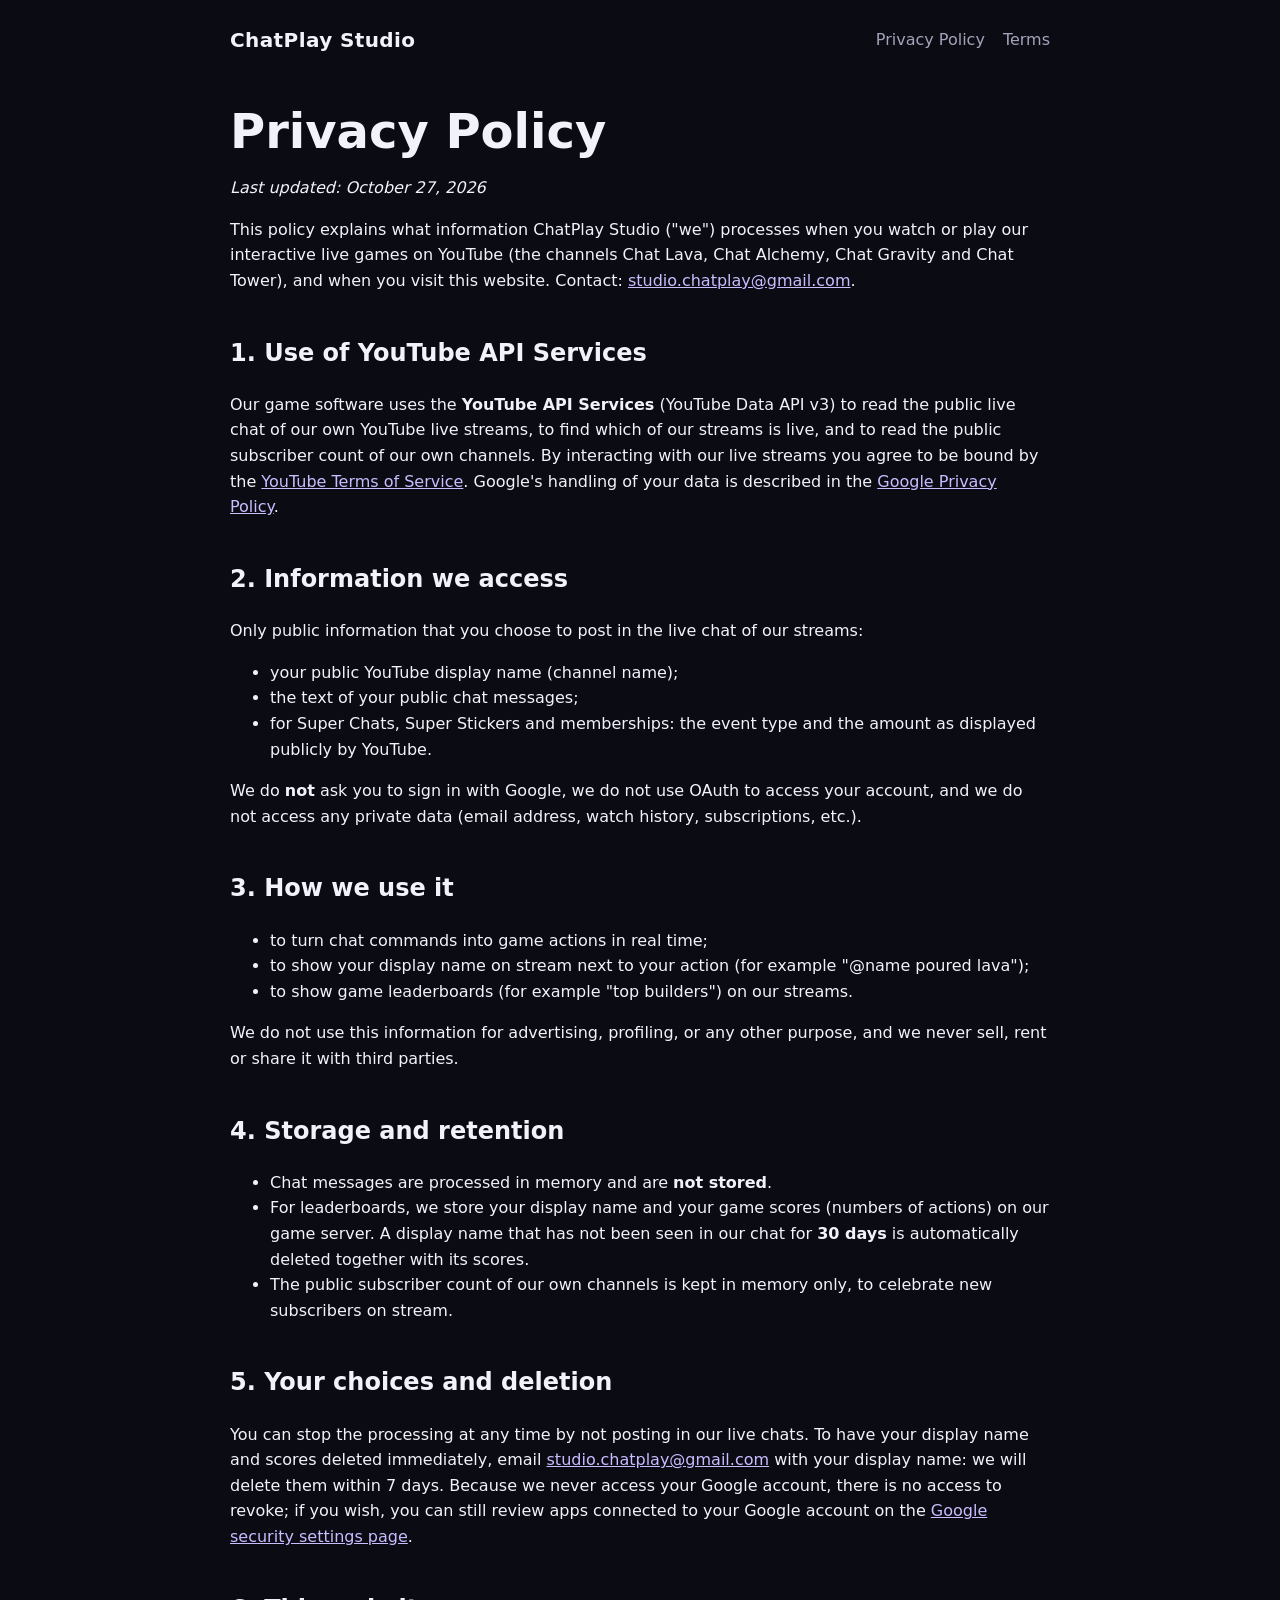
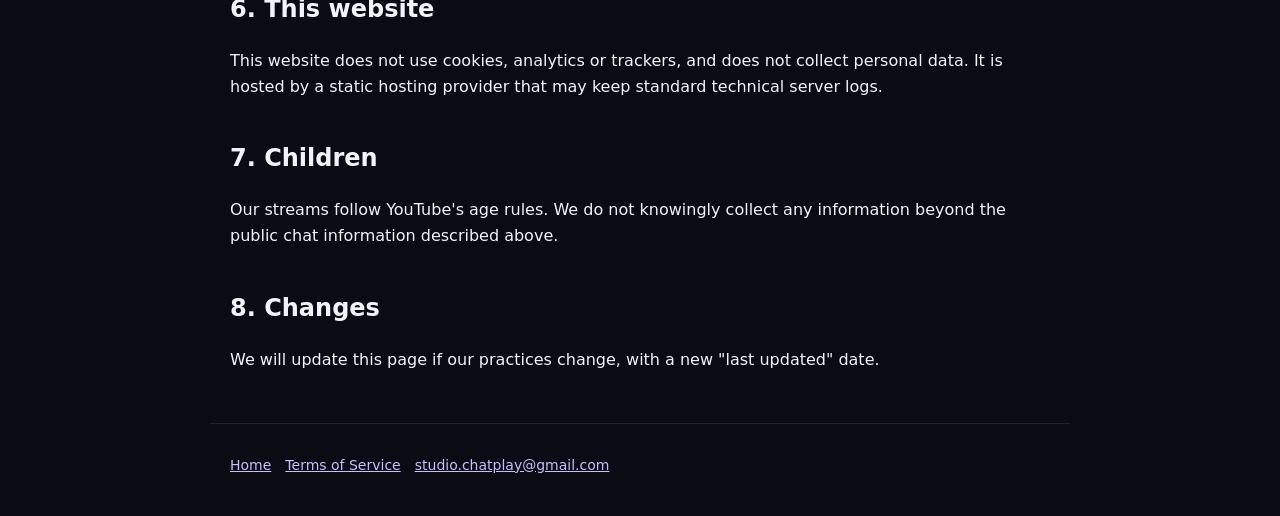
==== privacy.html @ 6eb93f59 "Site ChatPlay Studio : accueil, politique de confidentialité, conditions d'utilisation Co-Authored-B" ====
<!doctype html>
<html lang="en">
<head>
<meta charset="utf-8">
<meta name="viewport" content="width=device-width, initial-scale=1">
<title>Privacy Policy – ChatPlay Studio</title>
<link rel="stylesheet" href="style.css">
</head>
<body>
<header>
  <a class="brand" href="index.html">ChatPlay Studio</a>
  <nav><a href="privacy.html">Privacy Policy</a><a href="terms.html">Terms</a></nav>
</header>
<main>
  <h1>Privacy Policy</h1>
  <p><em>Last updated: October 27, 2026</em></p>

  <p>This policy explains what information ChatPlay Studio ("we") processes when you watch or play our interactive live games on YouTube (the channels Chat Lava, Chat Alchemy, Chat Gravity and Chat Tower), and when you visit this website. Contact: <a href="mailto:studio.chatplay@gmail.com">studio.chatplay@gmail.com</a>.</p>

  <h2>1. Use of YouTube API Services</h2>
  <p>Our game software uses the <strong>YouTube API Services</strong> (YouTube Data API v3) to read the public live chat of our own YouTube live streams, to find which of our streams is live, and to read the public subscriber count of our own channels. By interacting with our live streams you agree to be bound by the <a href="https://www.youtube.com/t/terms">YouTube Terms of Service</a>. Google's handling of your data is described in the <a href="https://policies.google.com/privacy">Google Privacy Policy</a>.</p>

  <h2>2. Information we access</h2>
  <p>Only public information that you choose to post in the live chat of our streams:</p>
  <ul>
    <li>your public YouTube display name (channel name);</li>
    <li>the text of your public chat messages;</li>
    <li>for Super Chats, Super Stickers and memberships: the event type and the amount as displayed publicly by YouTube.</li>
  </ul>
  <p>We do <strong>not</strong> ask you to sign in with Google, we do not use OAuth to access your account, and we do not access any private data (email address, watch history, subscriptions, etc.).</p>

  <h2>3. How we use it</h2>
  <ul>
    <li>to turn chat commands into game actions in real time;</li>
    <li>to show your display name on stream next to your action (for example "@name poured lava");</li>
    <li>to show game leaderboards (for example "top builders") on our streams.</li>
  </ul>
  <p>We do not use this information for advertising, profiling, or any other purpose, and we never sell, rent or share it with third parties.</p>

  <h2>4. Storage and retention</h2>
  <ul>
    <li>Chat messages are processed in memory and are <strong>not stored</strong>.</li>
    <li>For leaderboards, we store your display name and your game scores (numbers of actions) on our game server. A display name that has not been seen in our chat for <strong>30 days</strong> is automatically deleted together with its scores.</li>
    <li>The public subscriber count of our own channels is kept in memory only, to celebrate new subscribers on stream.</li>
  </ul>

  <h2>5. Your choices and deletion</h2>
  <p>You can stop the processing at any time by not posting in our live chats. To have your display name and scores deleted immediately, email <a href="mailto:studio.chatplay@gmail.com">studio.chatplay@gmail.com</a> with your display name: we will delete them within 7 days. Because we never access your Google account, there is no access to revoke; if you wish, you can still review apps connected to your Google account on the <a href="https://security.google.com/settings/security/permissions">Google security settings page</a>.</p>

  <h2>6. This website</h2>
  <p>This website does not use cookies, analytics or trackers, and does not collect personal data. It is hosted by a static hosting provider that may keep standard technical server logs.</p>

  <h2>7. Children</h2>
  <p>Our streams follow YouTube's age rules. We do not knowingly collect any information beyond the public chat information described above.</p>

  <h2>8. Changes</h2>
  <p>We will update this page if our practices change, with a new "last updated" date.</p>
</main>
<footer>
  <a href="index.html">Home</a><a href="terms.html">Terms of Service</a><a href="mailto:studio.chatplay@gmail.com">studio.chatplay@gmail.com</a>
</footer>
</body>
</html>
---- style.css ----
:root { --bg: #0b0b14; --card: #14141f; --text: #f2f2fa; --muted: #a3a3bb; --accent: #ff5a1f; --accent2: #7c5cff; }
* { box-sizing: border-box; }
body { margin: 0; background: var(--bg); color: var(--text); font-family: system-ui, -apple-system, "Segoe UI", Roboto, sans-serif; line-height: 1.6; }
main, header, footer { max-width: 860px; margin: 0 auto; padding: 0 20px; }
header { display: flex; align-items: center; justify-content: space-between; gap: 16px; padding-top: 24px; padding-bottom: 24px; flex-wrap: wrap; }
header a.brand { color: var(--text); text-decoration: none; font-weight: 900; font-size: 20px; letter-spacing: .02em; }
nav a { color: var(--muted); margin-left: 18px; text-decoration: none; }
nav a:hover, a { color: #c9bcff; }
h1 { font-size: clamp(30px, 6vw, 48px); line-height: 1.15; margin: 24px 0 12px; }
h2 { margin-top: 40px; }
p.lead { color: var(--muted); font-size: 18px; max-width: 640px; }
.grid { display: grid; grid-template-columns: repeat(auto-fill, minmax(240px, 1fr)); gap: 14px; margin: 28px 0; }
.card { background: var(--card); border-radius: 18px; padding: 18px; box-shadow: inset 0 0 0 1px #24243a; }
.card img { width: 64px; height: 64px; border-radius: 50%; }
.card h3 { margin: 10px 0 4px; }
.card p { margin: 0 0 10px; color: var(--muted); font-size: 15px; }
.card a { font-weight: 700; }
.note { background: var(--card); border-radius: 14px; padding: 14px 18px; color: var(--muted); font-size: 15px; }
footer { color: var(--muted); font-size: 14px; padding-top: 30px; padding-bottom: 40px; border-top: 1px solid #22223a; margin-top: 50px; }
footer a { margin-right: 14px; }
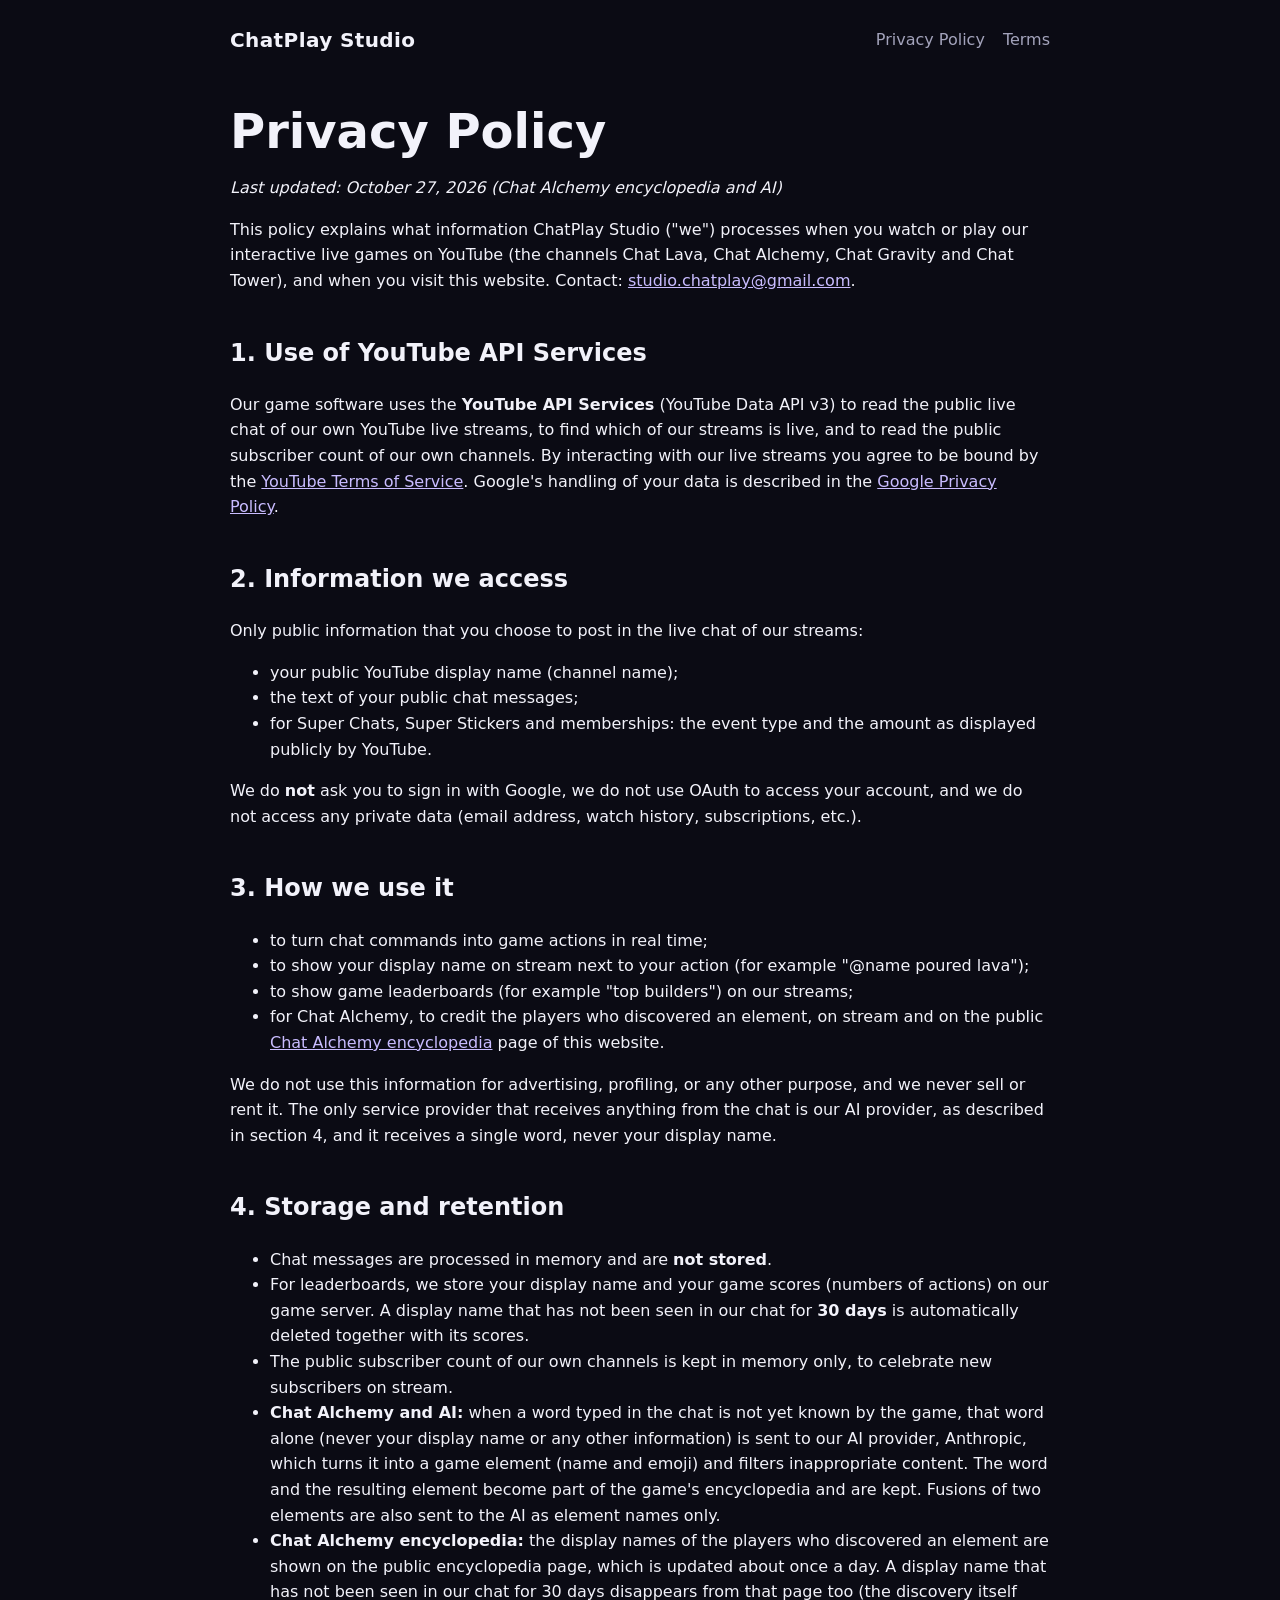
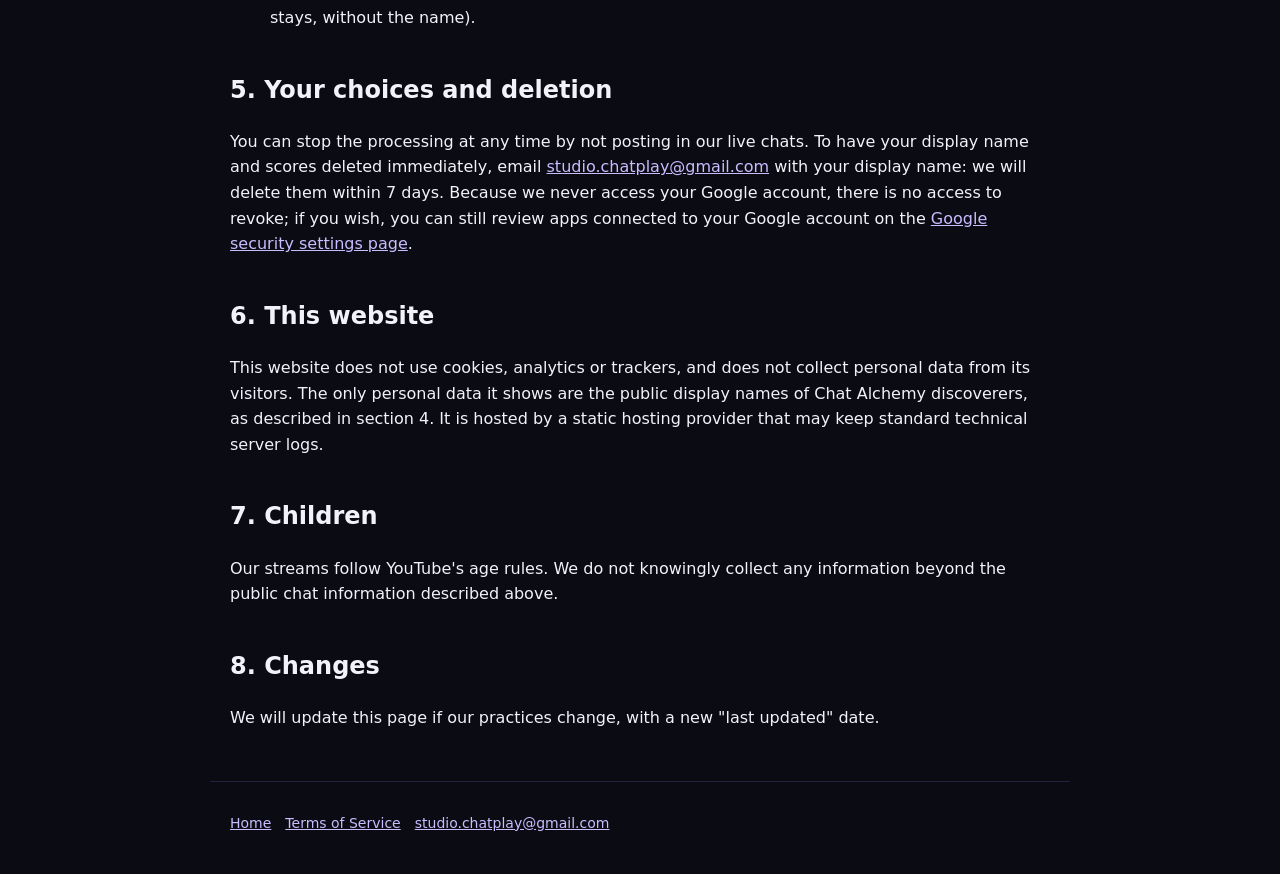
==== commit cfd2fb4a: "Encyclopédie Chat Alchemy et politique de confidentialité (IA, pseudos des découvreurs)" ====
--- a/privacy.html
+++ b/privacy.html
@@ -13,7 +13,7 @@
 </header>
 <main>
   <h1>Privacy Policy</h1>
-  <p><em>Last updated: October 27, 2026</em></p>
+  <p><em>Last updated: October 27, 2026 (Chat Alchemy encyclopedia and AI)</em></p>
 
   <p>This policy explains what information ChatPlay Studio ("we") processes when you watch or play our interactive live games on YouTube (the channels Chat Lava, Chat Alchemy, Chat Gravity and Chat Tower), and when you visit this website. Contact: <a href="mailto:studio.chatplay@gmail.com">studio.chatplay@gmail.com</a>.</p>
 
@@ -33,22 +33,25 @@
   <ul>
     <li>to turn chat commands into game actions in real time;</li>
     <li>to show your display name on stream next to your action (for example "@name poured lava");</li>
-    <li>to show game leaderboards (for example "top builders") on our streams.</li>
+    <li>to show game leaderboards (for example "top builders") on our streams;</li>
+    <li>for Chat Alchemy, to credit the players who discovered an element, on stream and on the public <a href="alchemy/">Chat Alchemy encyclopedia</a> page of this website.</li>
   </ul>
-  <p>We do not use this information for advertising, profiling, or any other purpose, and we never sell, rent or share it with third parties.</p>
+  <p>We do not use this information for advertising, profiling, or any other purpose, and we never sell or rent it. The only service provider that receives anything from the chat is our AI provider, as described in section 4, and it receives a single word, never your display name.</p>
 
   <h2>4. Storage and retention</h2>
   <ul>
     <li>Chat messages are processed in memory and are <strong>not stored</strong>.</li>
     <li>For leaderboards, we store your display name and your game scores (numbers of actions) on our game server. A display name that has not been seen in our chat for <strong>30 days</strong> is automatically deleted together with its scores.</li>
     <li>The public subscriber count of our own channels is kept in memory only, to celebrate new subscribers on stream.</li>
+    <li><strong>Chat Alchemy and AI:</strong> when a word typed in the chat is not yet known by the game, that word alone (never your display name or any other information) is sent to our AI provider, Anthropic, which turns it into a game element (name and emoji) and filters inappropriate content. The word and the resulting element become part of the game's encyclopedia and are kept. Fusions of two elements are also sent to the AI as element names only.</li>
+    <li><strong>Chat Alchemy encyclopedia:</strong> the display names of the players who discovered an element are shown on the public encyclopedia page, which is updated about once a day. A display name that has not been seen in our chat for 30 days disappears from that page too (the discovery itself stays, without the name).</li>
   </ul>
 
   <h2>5. Your choices and deletion</h2>
   <p>You can stop the processing at any time by not posting in our live chats. To have your display name and scores deleted immediately, email <a href="mailto:studio.chatplay@gmail.com">studio.chatplay@gmail.com</a> with your display name: we will delete them within 7 days. Because we never access your Google account, there is no access to revoke; if you wish, you can still review apps connected to your Google account on the <a href="https://security.google.com/settings/security/permissions">Google security settings page</a>.</p>
 
   <h2>6. This website</h2>
-  <p>This website does not use cookies, analytics or trackers, and does not collect personal data. It is hosted by a static hosting provider that may keep standard technical server logs.</p>
+  <p>This website does not use cookies, analytics or trackers, and does not collect personal data from its visitors. The only personal data it shows are the public display names of Chat Alchemy discoverers, as described in section 4. It is hosted by a static hosting provider that may keep standard technical server logs.</p>
 
   <h2>7. Children</h2>
   <p>Our streams follow YouTube's age rules. We do not knowingly collect any information beyond the public chat information described above.</p>
